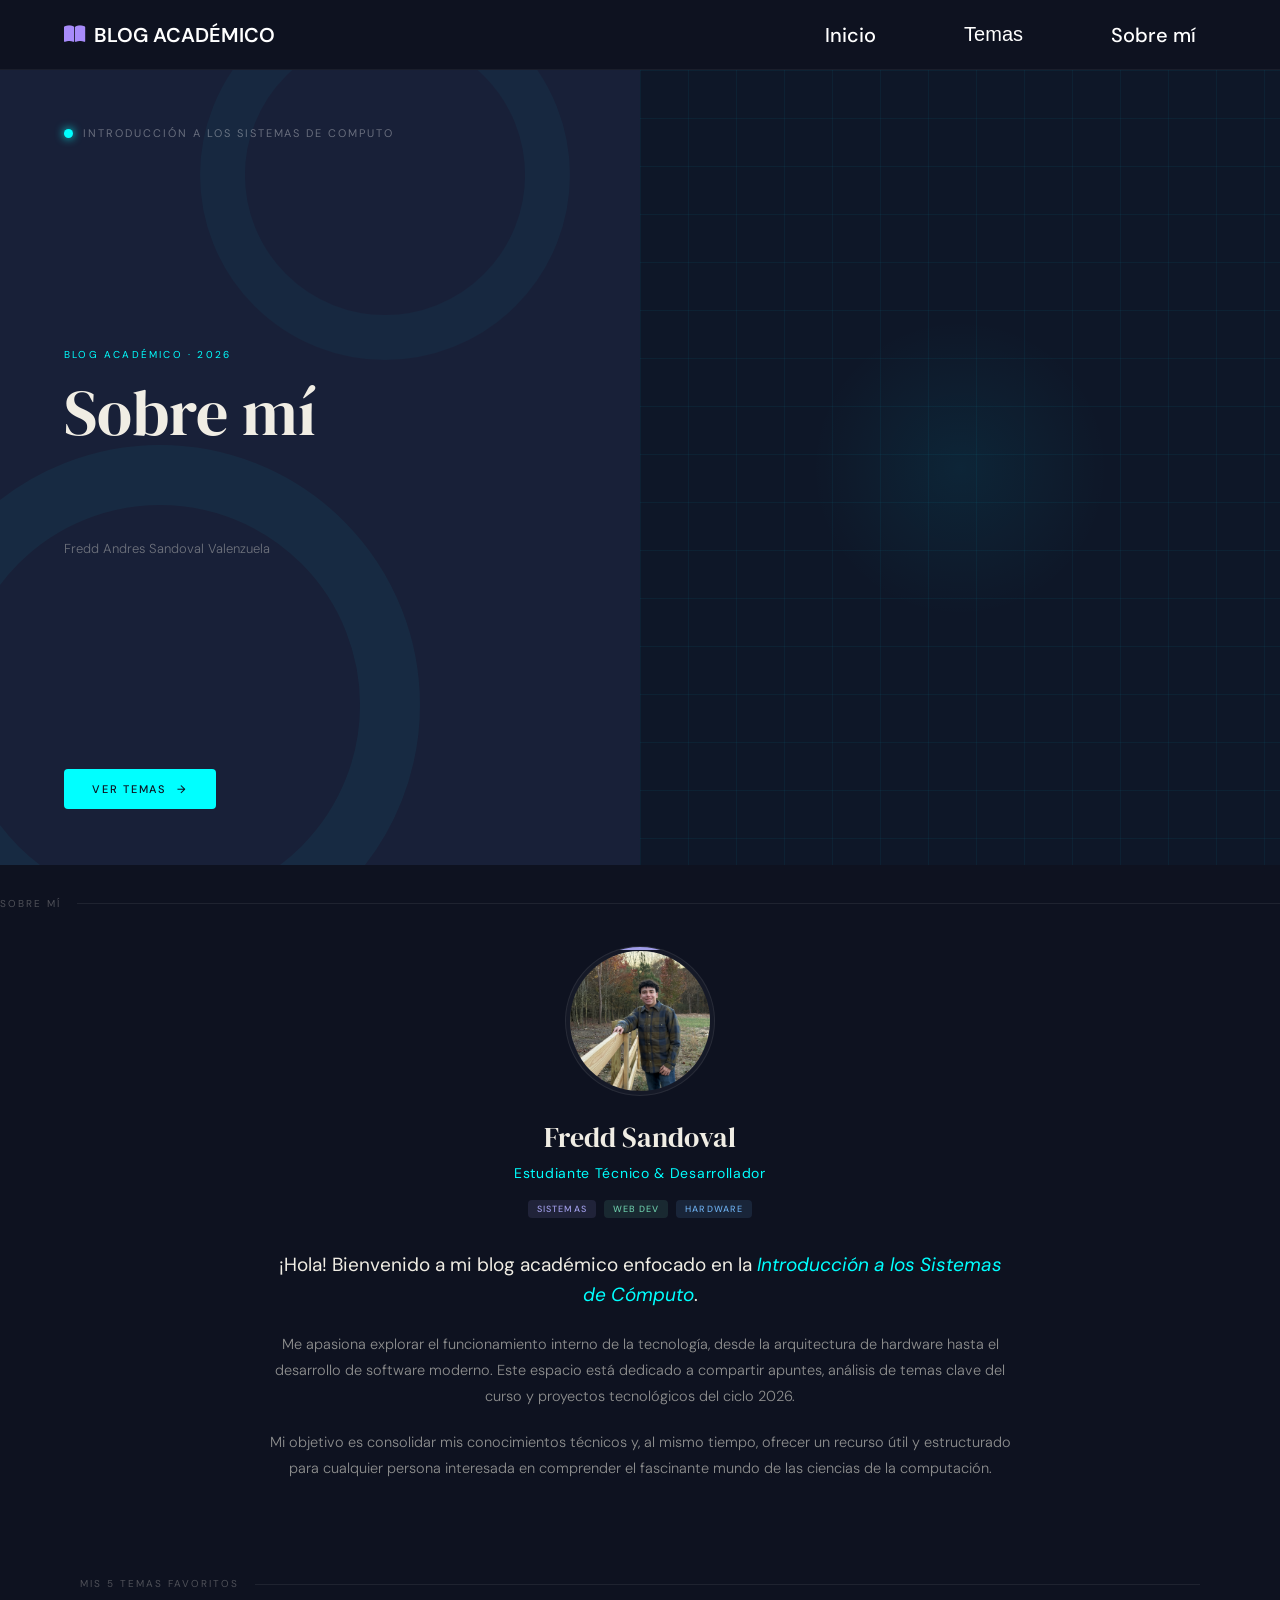
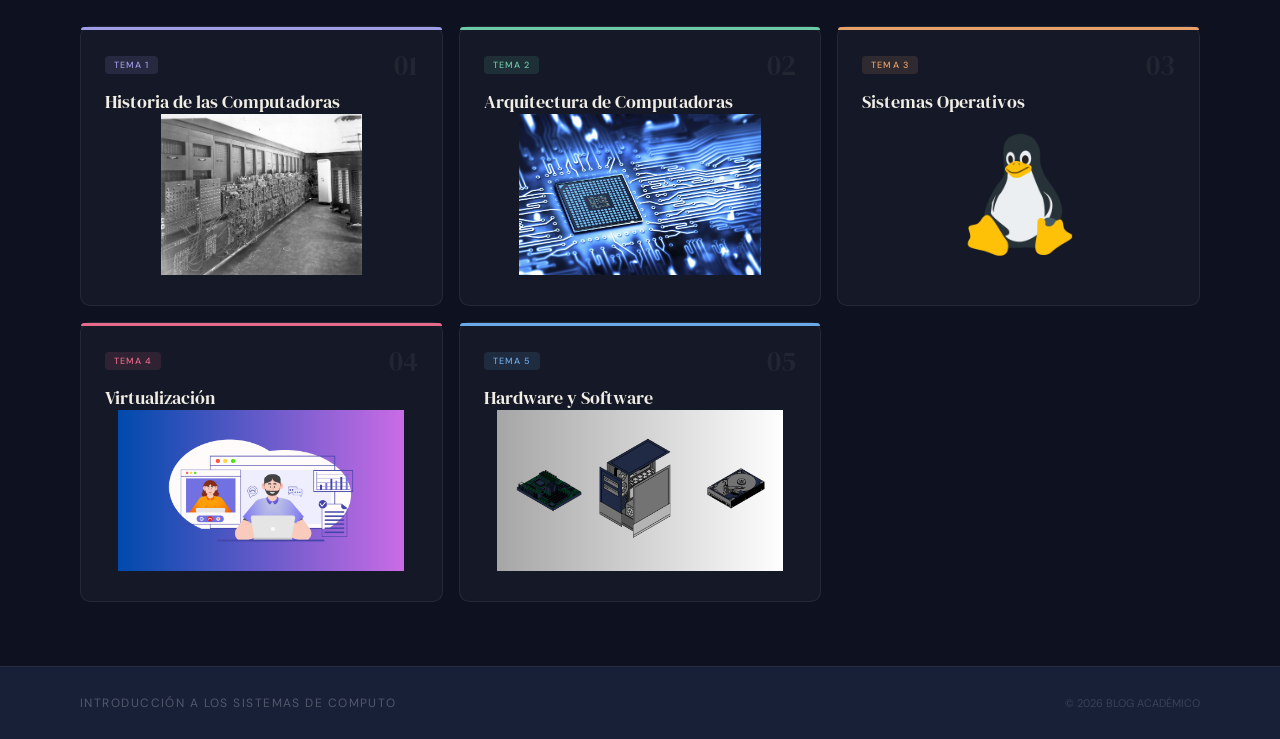
==== pages/SobreMi.html @ 37ba1df2 "feat: Se termina el Proyecto Final ISC de Blog Academico." ====
<!DOCTYPE html>
<html lang="en">

<head>
    <meta charset="UTF-8">
    <meta name="viewport" content="width=device-width, initial-scale=1.0">
    <title>Blog Académico</title>
    <link rel="preconnect" href="https://fonts.googleapis.com">
    <link rel="preconnect" href="https://fonts.gstatic.com" crossorigin>
    <link
        href="https://fonts.googleapis.com/css2?family=DM+Serif+Display:ital@0;1&family=DM+Sans:wght@300;400;500&display=swap"
        rel="stylesheet">
    <link rel="icon" type="image/x-icon" href="assets/monitor.png">
    <link rel="stylesheet" href="../styles/style.css">
    <link rel="stylesheet" href="https://cdnjs.cloudflare.com/ajax/libs/font-awesome/6.5.1/css/all.min.css">
</head>

<body>

    <!-- -------------------------------------------------- NAVBAR ---------------------------------------------------------- -->
    <nav class="navbar">
        <div class="nav-container">

            <a href="../index.html" class="nav-logo">
                <i class="fa-solid fa-book-open"></i> BLOG ACADÉMICO
            </a>

            <button class="menu-toggle" id="mobile-menu" aria-label="Abrir menú">
                <span class="bar"></span>
                <span class="bar"></span>
                <span class="bar"></span>
            </button>

            <ul id="nevbar" class="nav-menu">
                <li><a href="../index.html" class="nav-link ">Inicio</a></li>
                <li class="nav-link dropdown">
                    <button class="dropbtn">Temas</button>
                    <ul class="dropdown-content nav-link">
                        <li classname="nav-link"><a href="Tema1.html">Historia de las Computadoras</a></li>
                        <li classname="nav-link"><a href="Tema2.html">Arquitectura de Computadoras</a></li>
                        <li classname="nav-link"><a href="Tema3.html">Sistemas Operativos</a></li>
                        <li classname="nav-link"><a href="Tema4.html">Virtualización</a></li>
                        <li classname="nav-link"><a href="Tema5.html">Hardware y Software</a></li>
                    </ul>
                </li>
                <li><a href="SobreMi.html" classname="nav-link">Sobre mí</a></li>

            </ul>
        </div>
    </nav>

    <!-- ---------------------------------------------------- HERO ---------------------------------------------------------- -->
    <section class="hero">

        <!-- lado izquierdo -->
        <div class="hero-left">
            <div class="hero-logo-area">
                <div class="hero-logo-dot"></div>
                <span class="hero-logo-text"> Introducción a los Sistemas de Computo </span>
            </div>

            <div class="hero-headline">
                <p class="hero-eyebrow">BLOG ACADÉMICO · 2026</p>
                <h1 class="hero-title">
                    Sobre mí<br>
                    <em></em><br>
                </h1>
                <p class="hero-desc">
                    Fredd Andres Sandoval Valenzuela
                </p>
            </div>

            <div class="hero-bottom">
                <a href="#temas" class="hero-btn">
                    Ver temas
                    <span>→</span>
                </a>
            </div>
        </div>

        <!-- lado derecho -->
        <div class="hero-right">
        </div>

    </section>
    <!-- ------------------------------------------------------ Sobre Mí ------------------------------------------------- -->

    <section class="about-section-vertical" id="sobre-mi">
        <div class="section-header">
            <span class="section-label">Sobre mí</span>
            <div class="section-line"></div>
        </div>

        <div class="about-vertical-container">

            <div class="about-profile-header">
                <div class="profile-photo-wrapper">
                    <div class="post-accent accent-purple"></div>

                    <img src="../assets/Fredd.jpg" alt="Fredd Andres" class="profile-photo">
                </div>
                <h2 class="profile-name-vertical">Fredd Sandoval</h2>
                <p class="profile-role-vertical">Estudiante Técnico & Desarrollador</p>

                <div class="profile-skills-vertical">
                    <span class="post-tag tag-purple">Sistemas</span>
                    <span class="post-tag tag-teal">Web Dev</span>
                    <span class="post-tag tag-blue">Hardware</span>
                </div>
            </div>


            <div class="about-content-vertical">
                <p class="about-text-lead-vertical">
                    ¡Hola! Bienvenido a mi blog académico enfocado en la <em>Introducción a los Sistemas de
                        Cómputo</em>.
                </p>
                <p class="about-text-vertical">
                    Me apasiona explorar el funcionamiento interno de la tecnología, desde la arquitectura de hardware
                    hasta el desarrollo de software moderno. Este espacio está dedicado a compartir apuntes, análisis de
                    temas clave del curso y proyectos tecnológicos del ciclo 2026.
                </p>
                <p class="about-text-vertical">
                    Mi objetivo es consolidar mis conocimientos técnicos y, al mismo tiempo, ofrecer un recurso útil y
                    estructurado para cualquier persona interesada en comprender el fascinante mundo de las ciencias de
                    la computación.
                </p>
            </div>
        </div>
    </section>

    <!-- ----------------------------------------------- TARJETAS DE TEMAS -------------------------------------------------- -->
    <main class="main" id="temas">

        <div class="section-header">
            <span class="section-label">Mis 5 temas favoritos</span>
            <div class="section-line"></div>
        </div>

        <div class="blog">

            <a href="Tema1.html" class="blog-post apear">
                <div class="card">
                    <div class="card-container">
                        <div class="card-front">
                            <div class="post-accent accent-purple"></div>

                            <div class="card-top">
                                <div class="post-meta">
                                    <span class="post-tag tag-purple">Tema 1</span>
                                    <span class="post-num">01</span>
                                </div>
                                <h2>Historia de las Computadoras</h2>
                            </div>

                            <img src="../assets/HDC.png" alt="Historia de las Computadoras" class="img-card">
                        </div>

                        <div class="card-back">
                            <div class="post-accent accent-purple"></div>
                            <p>La computadora con el paso de los años ha ido evolucionando de monumentales máquinas a
                                dispositivos inteligentes esenciales para la humanidad. A continuación, se presenta su
                                historia, generaciones y la actualidad.</p>
                            <span class="post-link">Leer artículo →</span>
                        </div>
                    </div>
                </div>
            </a>

            <a href="Tema2.html" class="blog-post apear">
                <div class="card">
                    <div class="card-container">
                        <div class="card-front">
                            <div class="post-accent accent-teal"></div>

                            <div class="card-top">
                                <div class="post-meta">
                                    <span class="post-tag tag-teal">Tema 2</span>
                                    <span class="post-num">02</span>
                                </div>
                                <h2>Arquitectura de Computadoras</h2>
                            </div>

                            <img src="../assets/Arquitetura.jpg" alt="Arquitectura de Computadoras" class="img-card">
                        </div>

                        <div class="card-back">
                            <div class="post-accent accent-teal"></div>
                            <p>La arquitectura de las computadoras define su estructura y comportamiento fundamental. A
                                continuación, se presenta una visión general de los componentes principales y su
                                funcionamiento.</p>
                            <span class="post-link">Leer artículo →</span>
                        </div>
                    </div>
                </div>
            </a>

            <a href="Tema3.html" class="blog-post apear">
                <div class="card">
                    <div class="card-container">
                        <div class="card-front">
                            <div class="post-accent accent-orange"></div>

                            <div class="card-top">
                                <div class="post-meta">
                                    <span class="post-tag tag-orange">Tema 3</span>
                                    <span class="post-num">03</span>
                                </div>
                                <h2>Sistemas Operativos</h2>
                            </div>

                            <img src="../assets/sistemasOperativos.png" alt="Sistemas Operativos" class="img-card">
                        </div>

                        <div class="card-back">
                            <div class="post-accent accent-orange"></div>
                            <p>Los sistemas operativos son el software fundamental que gestiona los recursos de una
                                computadora y proporciona una interfaz para la ejecución de aplicaciones.</p>
                            <span class="post-link">Leer artículo →</span>
                        </div>
                    </div>
                </div>
            </a>

            <a href="Tema4.html" class="blog-post apear">
                <div class="card">
                    <div class="card-container">
                        <div class="card-front">
                            <div class="post-accent accent-pink"></div>

                            <div class="card-top">
                                <div class="post-meta">
                                    <span class="post-tag tag-pink">Tema 4</span>
                                    <span class="post-num">04</span>
                                </div>
                                <h2>Virtualización</h2>
                            </div>

                            <img src="../assets/1.png" alt="Virtualización" class="img-card">
                        </div>

                        <div class="card-back">
                            <div class="post-accent accent-pink"></div>
                            <p>La virtualización es una tecnología que permite crear múltiples entornos virtuales en un
                                solo sistema físico, optimizando el uso de los recursos.</p>
                            <span class="post-link">Leer artículo →</span>
                        </div>
                    </div>
                </div>
            </a>

            <a href="Tema5.html " class="blog-post apear">
                <div class="card">
                    <div class="card-container">
                        <div class="card-front">
                            <div class="post-accent accent-blue"></div>

                            <div class="card-top">
                                <div class="post-meta">
                                    <span class="post-tag tag-blue">Tema 5</span>
                                    <span class="post-num">05</span>
                                </div>
                                <h2>Hardware y Software</h2>
                            </div>

                            <img src="../assets/2.png" alt="Hardware y Software" class="img-card">
                        </div>

                        <div class="card-back">
                            <div class="post-accent accent-blue"></div>
                            <p>El hardware son los componentes físicos de una computadora, mientras que el software son
                                los programas y aplicaciones que permiten su funcionamiento.</p>
                            <span class="post-link">Leer artículo →</span>
                        </div>
                    </div>
                </div>
            </a>

        </div>
    </main>


    <!-- ---------------------------------------------------------- FOOTER -------------------------------------------------- -->
    <footer class="footer">
        <span class="footer-brand">Introducción a los Sistemas de Computo</span>
        <div class="footer-links">

        </div>
        <span class="footer-copy">© 2026 BLOG ACADÉMICO</span>
    </footer>


    <script>
        const menu = document.querySelector('#mobile-menu');
        const menuLinks = document.querySelector('.nav-menu');

        menu.addEventListener('click', function () {
            menu.classList.toggle('is-active');
            menuLinks.classList.toggle('active');
        });

        document.querySelectorAll('.nav-link').forEach(n => n.addEventListener('click', () => {
            menu.classList.remove('is-active');
            menuLinks.classList.remove('active');
        }));
    </script>
</body>

</html>
---- styles/style.css ----
* {
    margin: 0;
    padding: 0;
    box-sizing: border-box;
    text-decoration: none;
}

html,
body {
    margin: 0;
    padding: 0;
    width: 100%;
    background-color: #0e1220;
    max-width: 100%;
    overflow-x: clip;
    font-family: 'DM Sans', sans-serif;
}

/* -------------------------------------------------------- NavBar ------------------------------------------------------------*/
.logo {
    height: 65px;
    background-color: transparent;
}

.header {
    margin: 0;
    display: flex;
    align-items: center;
    justify-content: space-between;
    padding: 20px 80px;
    background-color: #202A44;
    box-shadow: 0 5px 15px rgba(0, 0, 0, 0.10);
    z-index: 1000;
    position: sticky;
    top: 0;
}

#nevbar {
    display: flex;
    align-items: center;
    justify-content: center;
}

#nevbar li {
    list-style: none;
    padding: 0 20px;
    position: relative;
}

#nevbar li a {
    text-decoration: none;
    font-size: 20px;
    font-weight: 500;
    color: white;
    transition: color 0.15s ease;
}

#nevbar li a:hover,
#nevbar li a.active {
    color: cyan;
}

#nevbar li a.active::after {
    content: "";
    width: 40%;
    height: 2px;
    background-color: white;
    position: absolute;
    bottom: -4px;
    left: 20px;
}

#nevbar li a::after {
    content: "";
    width: 0;
    height: 2px;
    background-color: white;
    position: absolute;
    bottom: -4px;
    left: 20px;
    transition: width 0.2s;
}

#nevbar li a:hover::after {
    width: 40%;
}

.navbar {
    background-color: #0e1220;
    /* El tono oscuro de tu app */
    border-bottom: 1px solid rgba(255, 255, 255, 0.05);
    position: sticky;
    top: 0;
    z-index: 999;
    height: 70px;
}

.nav-container {
    display: flex;
    justify-content: space-between;
    align-items: center;
    height: 100%;
    max-width: 1200px;
    margin: 0 auto;
    padding: 0 24px;
}

.nav-logo {
    color: #ffffff;
    font-size: 1.25rem;
    font-weight: 600;
    text-decoration: none;
    display: flex;
    align-items: center;
    gap: 8px;
}

.nav-menu {
    display: flex;
    align-items: center;
    list-style: none;
    gap: 32px;
}

.nav-logo i {
    color: #a78bfa;
    font-size: 1.2rem;
}

.nav-link {
    color: #a4a6b0;
    text-decoration: none;
    font-size: 0.95rem;
    transition: color 0.3s ease;
}

.nav-link:hover,
.nav-link.active {
    color: #ffffff;
}

.menu-toggle {
    display: none;
    flex-direction: column;
    cursor: pointer;
    background: transparent;
    border: none;
    gap: 6px;
    padding: 4px;
}

.menu-toggle .bar {
    width: 25px;
    height: 2px;
    background-color: #ffffff;
    transition: all 0.3s ease-in-out;
    border-radius: 2px;
}


.dropbtn {
    background-color: transparent;
    color: white;
    padding: 16px;
    border: none;
    text-decoration: none;
    font-size: 20px;
    font-weight: 500;
    color: white;
    transition: color 0.15s ease;
}


.dropdown {
    position: relative;
    display: inline-block;
}


.dropdown-content {
    display: none;
    position: absolute;
    background-color: transparent;
    min-width: 160px;
    box-shadow: 0px 8px 16px 0px rgba(0, 0, 0, 0.2);
    z-index: 1;
}


.dropdown-content a {
    color: black;
    padding: 12px 16px;
    text-decoration: none;
    display: block;
}


.dropdown-content a:hover {
    cursor: pointer;
    background-color: rgba(255, 255, 255, 0.1);
}


.dropdown:hover .dropdown-content {
    display: block;
}

.dropdown:hover .dropbtn {
    background-color: transparent;
}

/* ---------------------------------------------------------- Main ----------------------------------------------------------- */

.hero {
    display: grid;
    grid-template-columns: 1fr 1fr;
    min-height: calc(100vh - 105px);
    background-color: #182038;
    position: relative;
    overflow: hidden;
}


.hero::before {
    content: "";
    position: absolute;
    bottom: -100px;
    left: -100px;
    width: 400px;
    height: 400px;
    border-radius: 50%;
    border: 60px solid rgba(0, 220, 255, 0.05);
    pointer-events: none;
    z-index: 0;
}

.hero::after {
    content: "";
    position: absolute;
    top: -80px;
    left: 200px;
    width: 280px;
    height: 280px;
    border-radius: 50%;
    border: 45px solid rgba(0, 220, 255, 0.04);
    pointer-events: none;
    z-index: 0;
}


.hero-left {
    padding: 56px 64px;
    display: flex;
    flex-direction: column;
    justify-content: space-between;
    position: relative;
    z-index: 1;
}

.hero-logo-area {
    display: flex;
    align-items: center;
    gap: 10px;
}

.hero-logo-dot {
    width: 9px;
    height: 9px;
    background: cyan;
    border-radius: 50%;
    box-shadow: 0 0 10px cyan;
}

.hero-logo-text {
    font-size: 11px;
    letter-spacing: 0.18em;
    text-transform: uppercase;
    color: rgba(255, 255, 255, 0.35);
}

.hero-headline {
    flex: 1;
    display: flex;
    flex-direction: column;
    justify-content: center;
    padding: 40px 0;
}

.hero-eyebrow {
    font-size: 10px;
    letter-spacing: 0.22em;
    text-transform: uppercase;
    color: cyan;
    margin-bottom: 18px;
    animation: fadeUp 0.5s ease 0.2s both;
}

.hero-title {
    font-family: 'DM Serif Display', serif;
    font-size: clamp(46px, 5vw, 76px);
    font-weight: 400;
    line-height: 1.05;
    color: #f0ede4;
    margin-bottom: 24px;
    animation: fadeUp 0.6s ease 0.35s both;
}

.hero-title em {
    font-style: italic;
    color: cyan;
}

.hero-desc {
    font-size: 13px;
    font-weight: 300;
    line-height: 1.75;
    color: rgba(240, 237, 228, 0.4);
    max-width: 310px;
    animation: fadeUp 0.6s ease 0.5s both;
}

.hero-bottom {
    display: flex;
    align-items: center;
    justify-content: space-between;
    animation: fadeUp 0.5s ease 0.65s both;
}

.hero-btn {
    display: inline-flex;
    align-items: center;
    gap: 10px;
    font-size: 11px;
    letter-spacing: 0.16em;
    text-transform: uppercase;
    color: #0e1220;
    background: cyan;
    padding: 13px 28px;
    border-radius: 4px;
    transition: background 0.2s, transform 0.15s;
    font-weight: 500;
}

.hero-btn:hover {
    background: #a0f8ff;
    transform: translateY(-2px);
}

.hero-year {
    font-size: 10px;
    letter-spacing: 0.12em;
    color: rgba(255, 255, 255, 0.18);
}


.hero-right {
    background-color: #0e1728;
    position: relative;
    overflow: hidden;
    display: flex;
    align-items: flex-end;
    justify-content: flex-start;
    padding: 40px;
}


.hero-right::before {
    content: "";
    position: absolute;
    inset: 0;
    background-image:
        linear-gradient(rgba(0, 220, 255, 0.05) 1px, transparent 1px),
        linear-gradient(90deg, rgba(0, 220, 255, 0.05) 1px, transparent 1px);
    background-size: 48px 48px;
}


.hero-right::after {
    content: "";
    position: absolute;
    top: 50%;
    left: 50%;
    transform: translate(-50%, -50%);
    width: 300px;
    height: 300px;
    border-radius: 50%;
    background: radial-gradient(circle, rgba(0, 220, 255, 0.07) 0%, transparent 70%);
    animation: pulse 3s ease-in-out infinite;
}

.hero-layers {
    position: absolute;
    top: 50%;
    left: 50%;
    transform: translate(-50%, -50%);
    display: flex;
    flex-direction: column;
    gap: 7px;
    width: 75%;
    min-width: 220px;
    animation: fadeUp 0.6s ease 0.8s both;
    z-index: 1;
}

.hero-layer {
    height: 34px;
    border-radius: 4px;
    display: flex;
    align-items: center;
    padding: 0 16px;
    font-size: 11px;
    letter-spacing: 0.08em;
    font-weight: 500;
    border-left-width: 2px;
    border-left-style: solid;
}

.layer-num {
    margin-right: 12px;
    opacity: 0.5;
    font-size: 10px;
}

.l7 {
    background: rgba(160, 157, 232, 0.15);
    color: #a09de8;
    border-left-color: #a09de8;
}

.l6 {
    background: rgba(107, 201, 168, 0.12);
    color: #6bc9a8;
    border-left-color: #6bc9a8;
}

.l5 {
    background: rgba(107, 170, 232, 0.12);
    color: #6aaae8;
    border-left-color: #6aaae8;
}

.l4 {
    background: rgba(0, 220, 255, 0.10);
    color: cyan;
    border-left-color: cyan;
}

.l3 {
    background: rgba(232, 160, 106, 0.12);
    color: #e8a06a;
    border-left-color: #e8a06a;
}

.l2 {
    background: rgba(232, 106, 138, 0.12);
    color: #e86a8a;
    border-left-color: #e86a8a;
}

.l1 {
    background: rgba(228, 226, 217, 0.06);
    color: rgba(228, 226, 217, 0.4);
    border-left-color: rgba(228, 226, 217, 0.2);
}

.hero-tag {
    position: relative;
    z-index: 2;
    font-size: 9px;
    letter-spacing: 0.18em;
    text-transform: uppercase;
    color: rgba(255, 255, 255, 0.18);
}

/* ------------------------------------------------------- Artículo ---------------------------------------------------------- */

.article-container {
    max-width: 900px;
    margin: 0 auto;
    padding: 60px 24px;
    background-color: #0e1220;
}


.article-header {
    margin-bottom: 50px;
    text-align: left;
}

.article-meta {
    display: flex;
    gap: 20px;
    color: #a4a6b0;
    font-size: 0.9rem;
    margin-bottom: 12px;
}

.article-meta i {
    color: #a78bfa;
    /* Detalle morado de tu paleta */
    margin-right: 6px;
}

.article-title {
    color: #ffffff;
    font-size: 2.5rem;
    font-weight: 700;
    margin: 0;
}

.title-underline {
    width: 60px;
    height: 4px;
    background: linear-gradient(90deg, #a78bfa, #818cf8);
    margin-top: 16px;
    border-radius: 2px;
}


.concept-flow {
    display: flex;
    flex-direction: column;
    position: relative;
}

.flow-step {
    display: flex;
    gap: 32px;
    position: relative;
}


.flow-indicator {
    display: flex;
    flex-direction: column;
    align-items: center;
    position: relative;
}

.indicator-line {
    width: 2px;
    height: 100%;
    background: linear-gradient(180deg, rgba(167, 139, 250, 0.3) 0%, rgba(14, 18, 32, 0) 100%);
    position: absolute;
    top: 0;
    z-index: 1;
}


.flow-step:last-child .indicator-line {
    height: 40px;
}

.indicator-node {
    width: 44px;
    height: 44px;
    background-color: #161b30;
    border: 2px solid #a78bfa;
    border-radius: 50%;
    display: flex;
    align-items: center;
    justify-content: center;
    color: #a78bfa;
    font-size: 1.1rem;
    z-index: 2;
    box-shadow: 0 0 15px rgba(167, 139, 250, 0.2);
    transition: all 0.3s ease;
}


.flow-card {
    flex: 1;
    background: rgba(255, 255, 255, 0.02);
    border: 1px solid rgba(255, 255, 255, 0.05);
    border-radius: 16px;
    padding: 32px;
    margin-bottom: 40px;
    transition: transform 0.3s ease, border-color 0.3s ease;
}

.flow-step:hover .indicator-node {
    background-color: #a78bfa;
    color: #161b30;
    box-shadow: 0 0 20px rgba(167, 139, 250, 0.5);
}

.flow-step:hover .flow-card {
    border-color: rgba(167, 139, 250, 0.2);
    transform: translateX(5px);
}

.card-subtitle {
    color: #ffffff;
    font-size: 1.35rem;
    font-weight: 600;
    margin-top: 0;
    margin-bottom: 16px;
}

.card-text {
    color: #a4a6b0;
    line-height: 1.7;
    font-size: 1.05rem;
    margin: 0;
}


.interactive-box {
    background-color: rgba(167, 139, 250, 0.03);
    border-left: 3px solid #818cf8;
    padding: 16px 20px;
    border-radius: 0 12px 12px 0;
}


.reflection-card {
    background: linear-gradient(145deg, rgba(255, 255, 255, 0.02) 0%, rgba(167, 139, 250, 0.01) 100%);
}

.reflection-sub {
    margin-bottom: 24px;
}

.reflection-sub:last-child {
    margin-bottom: 0;
}

.reflection-sub h3 {
    color: #818cf8;
    
    font-size: 1.1rem;
    font-weight: 500;
    margin-top: 0;
    margin-bottom: 8px;
}

.article-collage-grid {
    display: grid;
    grid-template-columns: repeat(3, 1fr);
    grid-auto-rows: 140px;
    gap: 12px;
    width: 100%;
}

.article-collage-item {
    position: relative;
    overflow: hidden;
    border-radius: 6px;
    border: 0.5px solid rgba(255, 255, 255, 0.08);
    background-color: rgba(255, 255, 255, 0.01);
}


.article-collage-item.item-large {
    grid-column: span 2;
    grid-row: span 2;
}

.article-collage-item.item-wide {
    grid-column: span 2;
}

.article-collage-item img {
    width: 100%;
    height: 100%;
    object-fit: cover;
    filter: grayscale(15%) brightness(85%);
    transition: transform 0.4s cubic-bezier(0.25, 0.46, 0.45, 0.94), filter 0.3s;
}


.article-collage-item:hover img {
    transform: scale(1.04);
    filter: grayscale(0%) brightness(100%);
}


@media (max-width: 768px) {
    .article-collage-grid {
        grid-template-columns: 1fr;
        grid-auto-rows: 180px;
        gap: 10px;
    }

    .article-collage-item.item-large,
    .article-collage-item.item-wide {
        grid-column: span 1;
        grid-row: span 1;
    }
}

/*----------------------------------------------------------- Tarjetas ------------------------------------------------------- */
.main {
    background-color: #0e1220;
    padding: 64px 80px;
    width: 100%;
    min-height: 60vh;
}

.section-header {
    display: flex;
    align-items: center;
    gap: 16px;
    margin-bottom: 36px;
}

.section-label {
    font-size: 10px;
    letter-spacing: 0.2em;
    text-transform: uppercase;
    color: rgba(228, 226, 217, 0.3);
    white-space: nowrap;
}

.section-line {
    flex: 1;
    height: 0.5px;
    background: rgba(255, 255, 255, 0.07);
}


.blog {
    display: grid;
    grid-template-columns: repeat(auto-fill, minmax(280px, 1fr));
    gap: 16px;
    width: 100%;
   
    perspective: 1000px;
}


.blog-post {
    display: inline-block;
    position: relative;
    width: 100%;
    min-width: 280px;
    transition: transform 0.2s;
    color: #e4e2d9;
    cursor: pointer;
    text-decoration: none;
}

.card {
    background-color: transparent;
    width: 100%;
    height: 280px;
    perspective: 1000px;
}

.card-container {
    position: relative;
    width: 100%;
    height: 100%;
    text-align: center;
    transition: transform 0.6s cubic-bezier(0.4, 0, 0.2, 1);
    transform-style: preserve-3d;
}


.blog-post:hover .card-container {
    transform: rotateY(180deg);
}

.card-front,
.card-back {
    position: absolute;
    width: 100%;
    height: 100%;
    -webkit-backface-visibility: hidden;
    backface-visibility: hidden;
    
    background: rgba(255, 255, 255, 0.03);
    border: 0.5px solid rgba(255, 255, 255, 0.07);
    border-radius: 10px;
    padding: 24px;
    display: flex;
    flex-direction: column;
    justify-content: space-between;
    
    text-align: left;
}

.card-back {
    transform: rotateY(180deg);
    background: rgba(255, 255, 255, 0.05);
    
}

.card-top {
    width: 100%;
    display: flex;
    flex-direction: column;
    gap: 12px;
}


.img-card {
    height: 70%;
    width: auto;
    object-fit: contain;
    align-self: center;
    margin-top: auto;
    margin-bottom: 8px;
}

.blog-post:hover {
    transform: translateY(-4px);
}

.post-accent {
    position: absolute;
    top: 0;
    left: 0;
    right: 0;
    height: 3px;
    border-radius: 10px 10px 0 0;
}

.accent-purple {
    background: #a09de8;
}

.accent-teal {
    background: #6bc9a8;
}

.accent-orange {
    background: #e8a06a;
}

.accent-pink {
    background: #e86a8a;
}

.accent-blue {
    background: #6aaae8;
}

.post-meta {
    display: flex;
    align-items: center;
    justify-content: space-between;
}

.post-tag {
    font-size: 9px;
    letter-spacing: 0.12em;
    text-transform: uppercase;
    padding: 3px 9px;
    border-radius: 4px;
    font-weight: 500;
}

.tag-purple {
    background: rgba(160, 157, 232, 0.12);
    color: #a09de8;
}

.tag-teal {
    background: rgba(107, 201, 168, 0.12);
    color: #6bc9a8;
}

.tag-orange {
    background: rgba(232, 160, 106, 0.12);
    color: #e8a06a;
}

.tag-pink {
    background: rgba(232, 106, 138, 0.12);
    color: #e86a8a;
}

.tag-blue {
    background: rgba(107, 170, 232, 0.12);
    color: #6aaae8;
}

.post-num {
    font-family: 'DM Serif Display', serif;
    font-size: 28px;
    color: rgba(255, 255, 255, 0.06);
    line-height: 1;
}

.blog-post h2 {
    font-family: 'DM Serif Display', serif;
    font-size: 18px;
    font-weight: 400;
    line-height: 1.25;
    color: #f0ede4;
}

.blog-post p {
    font-size: 13px;
    font-weight: 300;
    line-height: 1.65;
    color: rgba(228, 226, 217, 0.45);
    flex: 1;
}

.post-link {
    font-size: 11px;
    letter-spacing: 0.1em;
    color: cyan;
    opacity: 0.7;
    transition: opacity 0.2s;
    margin-top: 4px;
}

.blog-post:hover .post-link {
    opacity: 1;
}
.about-section-vertical {
    padding: 32px 0;
    width: 100%;
}

.about-vertical-container {
    display: flex;
    flex-direction: column;
    align-items: center;
   
    gap: 32px;
    margin-top: 36px;
    max-width: 750px;

    margin-left: auto;
    margin-right: auto;
}


.about-profile-header {
    display: flex;
    flex-direction: column;
    align-items: center;
    text-align: center;
    gap: 14px;
    width: 100%;
}


.profile-photo-wrapper {
    position: relative;
    width: 150px;
    height: 150px;
    border-radius: 50%;
    padding: 4px;
    
    background: rgba(255, 255, 255, 0.03);
    border: 1px solid rgba(255, 255, 255, 0.08);
    display: flex;
    align-items: center;
    justify-content: center;
    overflow: hidden;
}


.profile-photo {
    width: 100%;
    height: 100%;
    object-fit: cover;
    border-radius: 50%;
}

.profile-name-vertical {
    font-family: 'DM Serif Display', serif;
    font-size: 28px;
    font-weight: 400;
    color: #f0ede4;
    margin-top: 8px;
}

.profile-role-vertical {
    font-size: 14px;
    color: cyan;
    font-weight: 400;
    margin-top: -6px;
    letter-spacing: 0.05em;
}

.profile-skills-vertical {
    display: flex;
    gap: 8px;
    justify-content: center;
    margin-top: 4px;
}

.about-content-vertical {
    display: flex;
    flex-direction: column;
    gap: 20px;
    text-align: center;
   
    width: 100%;
}

.about-text-lead-vertical {
    font-size: 19px;
    font-weight: 400;
    line-height: 1.6;
    color: #f0ede4;
}

.about-text-lead-vertical em {
    font-style: italic;
    color: cyan;
}

.about-text-vertical {
    font-size: 14.5px;
    font-weight: 300;
    line-height: 1.8;
    color: rgba(228, 226, 217, 0.6);
}

@media (max-width: 768px) {
    .about-vertical-container {
        padding: 0 16px;
        gap: 24px;
    }

    .about-text-lead-vertical {
        font-size: 17px;
    }
}
/* --------------------------------------------------- FOOTER ---------------------------------------------------------------- */
.footer {
    background-color: #182038;
    border-top: 0.5px solid rgba(255, 255, 255, 0.06);
    padding: 28px 80px;
    display: flex;
    align-items: center;
    justify-content: space-between;
}

.footer-brand {
    font-size: 12px;
    letter-spacing: 0.12em;
    text-transform: uppercase;
    color: rgba(255, 255, 255, 0.25);
}

.footer-links {
    display: flex;
    gap: 28px;
}

.footer-links a {
    font-size: 12px;
    color: rgba(255, 255, 255, 0.25);
    transition: color 0.15s;
}

.footer-links a:hover {
    color: cyan;
}

.footer-copy {
    font-size: 11px;
    color: rgba(255, 255, 255, 0.15);
}

@keyframes appear {
    from {
        opacity: 0;
        scale: 0.5;
    }

    to {
        opacity: 1;
        scale: 1;
    }
}

.apear {
    animation: appear 5s linear;
    animation-timeline: view();
    animation-range: entry 0 cover 40%;
}

/* ------------------------------------------------- ANIMACIONES ------------------------------------------------------------- */
@keyframes fadeUp {
    from {
        opacity: 0;
        transform: translateY(16px);
    }

    to {
        opacity: 1;
        transform: translateY(0);
    }
}

@keyframes pulse {

    0%,
    100% {
        opacity: 0.6;
        transform: translate(-50%, -50%) scale(1);
    }

    50% {
        opacity: 1;
        transform: translate(-50%, -50%) scale(1.1);
    }
}

/* ---------------------------------------------------------- RESPONSIVE ---------------------------------------------------- -*/
@media (max-width: 768px) {
    .hero {
        grid-template-columns: 1fr;
    }

    .hero-right {
        display: none;
    }

    .header {
        padding: 16px 24px;
    }

    #nevbar li a {
        font-size: 15px;
    }

    .main {
        padding: 40px 24px;
    }

    .footer {
        flex-direction: column;
        gap: 16px;
        padding: 24px;
        text-align: center;
    }
}

@media screen and (max-width: 812px) {
    .menu-toggle {
        display: flex;
        
    }

    .nav-menu {
        position: fixed;
        top: 70px;
       
        left: -100%;
      
        flex-direction: column;
        background-color: #0e1220;
        width: 100%;
        height: calc(100vh - 70px);
       
        gap: 0;
        transition: left 0.4s cubic-bezier(0.4, 0, 0.2, 1);
        padding: 40px 0;
        border-top: 1px solid rgba(255, 255, 255, 0.05);
    }

    /
    .nav-menu.active {
        left: 0;
    }

    .nav-menu li {
        width: 100%;
        text-align: center;
    }

    .nav-link {
        display: block;
        padding: 20px 0;
        font-size: 1.2rem;
        width: 100%;
    }

   
    .menu-toggle.is-active .bar:nth-child(2) {
        opacity: 0;
    }

    .menu-toggle.is-active .bar:nth-child(1) {
        transform: translateY(8.5px) rotate(45deg);
    }

    .menu-toggle.is-active .bar:nth-child(3) {
        transform: translateY(-8.5px) rotate(-45deg);
    }
}
@media screen and (max-width: 600px) {
    .flow-step {
        gap: 16px;
    }

    .indicator-node {
        width: 36px;
        height: 36px;
        font-size: 0.9rem;
    }

    .flow-card {
        padding: 20px;
    }

    .article-title {
        font-size: 2rem;
    }
}
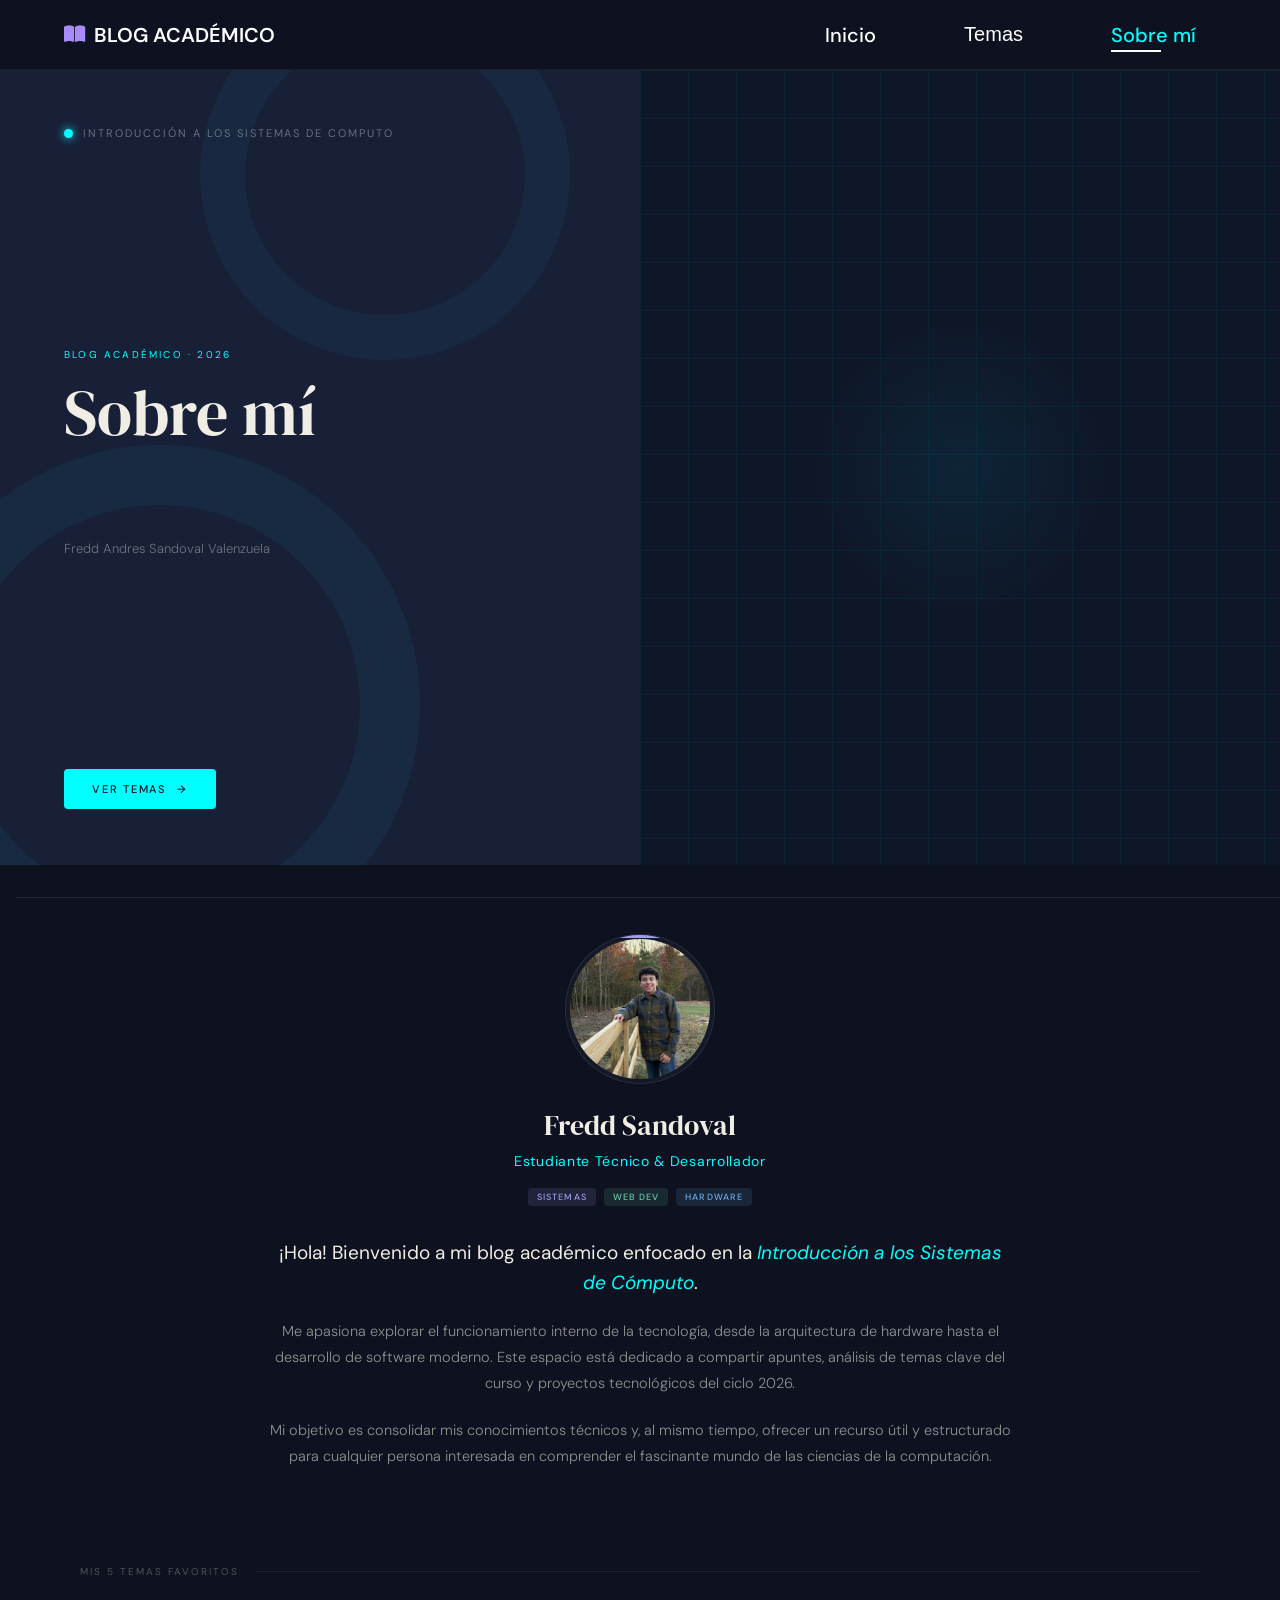
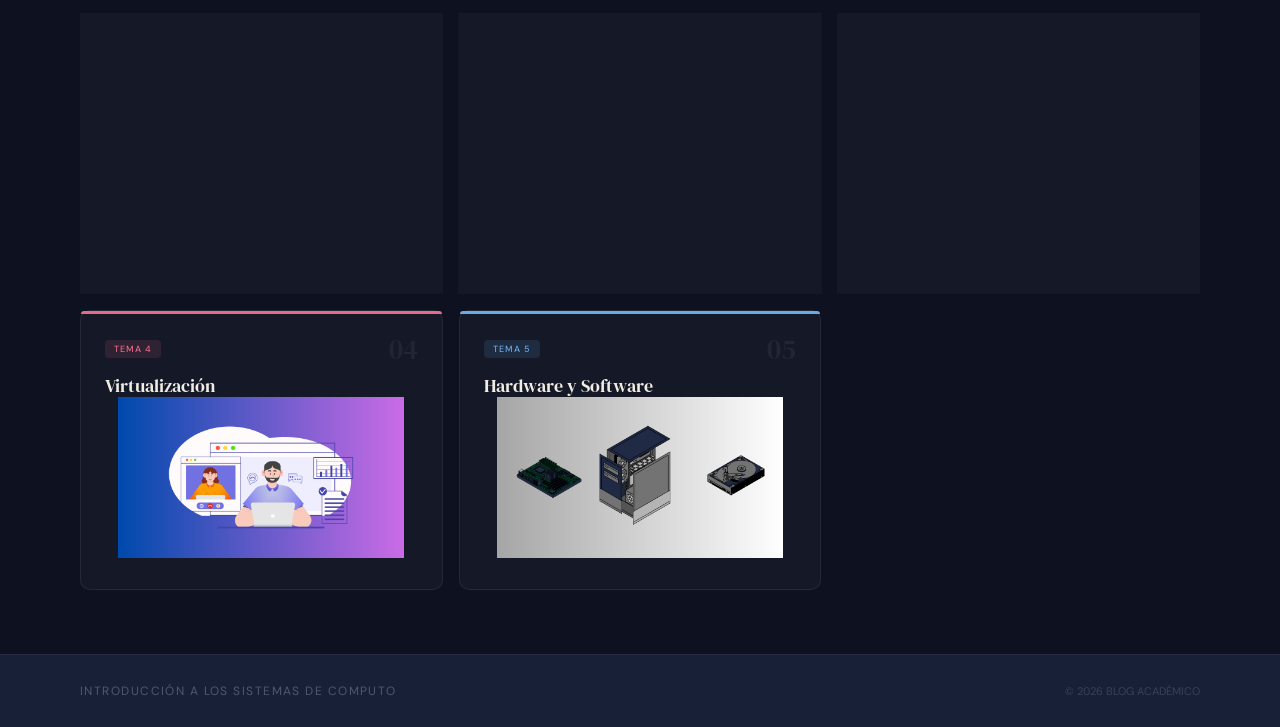
==== commit 871a94e4: "fix: Se arregla bug con navbar en disposotivos moviles." ====
--- a/pages/SobreMi.html
+++ b/pages/SobreMi.html
@@ -43,7 +43,7 @@
                         <li classname="nav-link"><a href="Tema5.html">Hardware y Software</a></li>
                     </ul>
                 </li>
-                <li><a href="SobreMi.html" classname="nav-link">Sobre mí</a></li>
+                <li><a href="SobreMi.html" class="nav-link active">Sobre mí</a></li>
 
             </ul>
         </div>
@@ -87,7 +87,7 @@
 
     <section class="about-section-vertical" id="sobre-mi">
         <div class="section-header">
-            <span class="section-label">Sobre mí</span>
+            <span class="section-label"></span>
             <div class="section-line"></div>
         </div>
 
@@ -293,6 +293,8 @@
     <script>
         const menu = document.querySelector('#mobile-menu');
         const menuLinks = document.querySelector('.nav-menu');
+        const dropbtn = document.querySelector('.dropbtn');
+        const dropdown = document.querySelector('.dropdown');
 
         menu.addEventListener('click', function () {
             menu.classList.toggle('is-active');
@@ -303,6 +305,14 @@
             menu.classList.remove('is-active');
             menuLinks.classList.remove('active');
         }));
+
+        dropbtn.addEventListener('click', function (e) {
+            if (window.innerWidth <= 768) {
+                e.preventDefault();
+                e.stopPropagation();
+                dropdown.classList.toggle('open');
+            }
+        });
     </script>
 </body>
 
--- a/styles/style.css
+++ b/styles/style.css
@@ -176,33 +176,31 @@
     display: inline-block;
 }
 
-
 .dropdown-content {
     display: none;
     position: absolute;
-    background-color: transparent;
+    background-color: #202A44;
     min-width: 160px;
     box-shadow: 0px 8px 16px 0px rgba(0, 0, 0, 0.2);
     z-index: 1;
 }
 
-
 .dropdown-content a {
-    color: black;
+    color: white;
     padding: 12px 16px;
     text-decoration: none;
     display: block;
 }
 
-
 .dropdown-content a:hover {
     cursor: pointer;
     background-color: rgba(255, 255, 255, 0.1);
 }
 
-
-.dropdown:hover .dropdown-content {
-    display: block;
+@media screen and (min-width: 813px) {
+    .dropdown:hover .dropdown-content {
+        display: block;
+    }
 }
 
 .dropdown:hover .dropbtn {
@@ -219,7 +217,6 @@
     position: relative;
     overflow: hidden;
 }
-
 
 .hero::before {
     content: "";
@@ -627,7 +624,7 @@
 
 .reflection-sub h3 {
     color: #818cf8;
-    
+
     font-size: 1.1rem;
     font-weight: 500;
     margin-top: 0;
@@ -724,7 +721,7 @@
     grid-template-columns: repeat(auto-fill, minmax(280px, 1fr));
     gap: 16px;
     width: 100%;
-   
+
     perspective: 1000px;
 }
 
@@ -768,7 +765,7 @@
     height: 100%;
     -webkit-backface-visibility: hidden;
     backface-visibility: hidden;
-    
+
     background: rgba(255, 255, 255, 0.03);
     border: 0.5px solid rgba(255, 255, 255, 0.07);
     border-radius: 10px;
@@ -776,14 +773,14 @@
     display: flex;
     flex-direction: column;
     justify-content: space-between;
-    
+
     text-align: left;
 }
 
 .card-back {
     transform: rotateY(180deg);
     background: rgba(255, 255, 255, 0.05);
-    
+
 }
 
 .card-top {
@@ -911,6 +908,7 @@
 .blog-post:hover .post-link {
     opacity: 1;
 }
+
 .about-section-vertical {
     padding: 32px 0;
     width: 100%;
@@ -920,7 +918,7 @@
     display: flex;
     flex-direction: column;
     align-items: center;
-   
+
     gap: 32px;
     margin-top: 36px;
     max-width: 750px;
@@ -946,7 +944,7 @@
     height: 150px;
     border-radius: 50%;
     padding: 4px;
-    
+
     background: rgba(255, 255, 255, 0.03);
     border: 1px solid rgba(255, 255, 255, 0.08);
     display: flex;
@@ -991,7 +989,7 @@
     flex-direction: column;
     gap: 20px;
     text-align: center;
-   
+
     width: 100%;
 }
 
@@ -1024,6 +1022,7 @@
         font-size: 17px;
     }
 }
+
 /* --------------------------------------------------- FOOTER ---------------------------------------------------------------- */
 .footer {
     background-color: #182038;
@@ -1139,27 +1138,22 @@
 @media screen and (max-width: 812px) {
     .menu-toggle {
         display: flex;
-        
     }
 
     .nav-menu {
         position: fixed;
         top: 70px;
-       
         left: -100%;
-      
         flex-direction: column;
         background-color: #0e1220;
         width: 100%;
         height: calc(100vh - 70px);
-       
         gap: 0;
         transition: left 0.4s cubic-bezier(0.4, 0, 0.2, 1);
         padding: 40px 0;
         border-top: 1px solid rgba(255, 255, 255, 0.05);
     }
 
-    /
     .nav-menu.active {
         left: 0;
     }
@@ -1176,7 +1170,6 @@
         width: 100%;
     }
 
-   
     .menu-toggle.is-active .bar:nth-child(2) {
         opacity: 0;
     }
@@ -1187,6 +1180,36 @@
 
     .menu-toggle.is-active .bar:nth-child(3) {
         transform: translateY(-8.5px) rotate(-45deg);
+    }
+
+    .dropdown {
+        width: 100%;
+    }
+
+    .dropbtn {
+        width: 100%;
+        padding: 20px 0;
+        font-size: 1.2rem;
+        font-family: inherit;
+    }
+
+    .dropdown-content {
+        position: relative !important;
+        display: none;
+        min-width: 100%;
+        box-shadow: none;
+        background-color: rgba(255, 255, 255, 0.03);
+    }
+
+    .dropdown-content a {
+        color: #a4a6b0;
+        text-align: center;
+        padding: 15px 0;
+        font-size: 1.1rem;
+    }
+
+    .dropdown.open .dropdown-content {
+        display: block !important;
     }
 }
 @media screen and (max-width: 600px) {
@@ -1207,4 +1230,4 @@
     .article-title {
         font-size: 2rem;
     }
-}
+}
